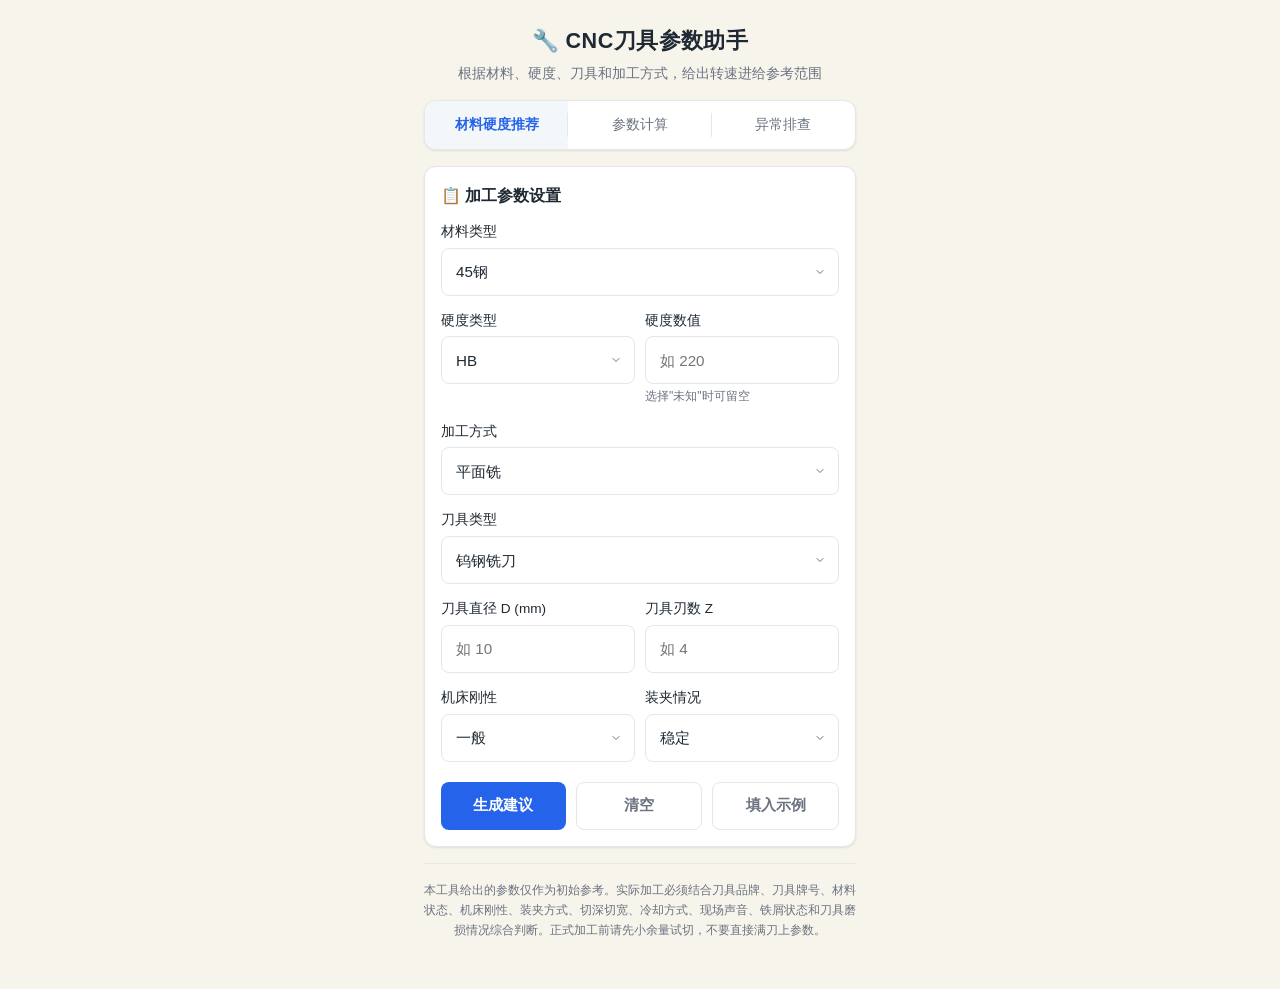
==== index.html @ a7f796f0 "feat: CNC刀具参数助手试用版 - 初步发布 三Tab功能：材料硬度推荐、参数计算、异常排查 浅色高级感移动端优先设计" ====
﻿<!DOCTYPE html>
<html lang="zh-CN">
<head>
  <meta charset="UTF-8">
  <meta name="viewport" content="width=device-width, initial-scale=1.0, maximum-scale=1.0, user-scalable=no">
  <meta name="description" content="CNC刀具参数助手 - 根据材料、硬度、刀具和加工方式，给出转速进给参考范围">
  <title>CNC刀具参数助手试用版</title>
  <link rel="stylesheet" href="style.css">
</head>
<body>
  <div class="app-container" id="app">
    <!-- Header -->
    <header class="app-header">
      <h1>🔧 CNC刀具参数助手</h1>
      <div class="subtitle">根据材料、硬度、刀具和加工方式，给出转速进给参考范围</div>
    </header>

    <!-- Tab Bar -->
    <nav class="tab-bar" role="tablist">
      <button class="tab-btn active" data-tab="tab1" role="tab" aria-selected="true">材料硬度推荐</button>
      <button class="tab-btn" data-tab="tab2" role="tab" aria-selected="false">参数计算</button>
      <button class="tab-btn" data-tab="tab3" role="tab" aria-selected="false">异常排查</button>
    </nav>

    <!-- ==================== Tab 1: 材料硬度推荐 ==================== -->
    <section class="tab-panel active" id="tab1" role="tabpanel">
      <div class="card">
        <div class="card-title">📋 加工参数设置</div>

        <!-- 材料类型 -->
        <div class="form-group">
          <label>材料类型</label>
          <select id="material">
            <option value="aluminum">铝合金</option>
            <option value="steel_45" selected>45钢</option>
            <option value="steel_40cr">40Cr</option>
            <option value="steel_42crmo">42CrMo</option>
            <option value="die_steel">模具钢</option>
            <option value="stainless">不锈钢</option>
            <option value="cast_iron">铸铁</option>
            <option value="copper">铜</option>
            <option value="titanium">钛合金</option>
            <option value="custom">自定义</option>
          </select>
        </div>

        <!-- 硬度 -->
        <div class="form-row">
          <div class="form-group">
            <label>硬度类型</label>
            <select id="hardness_type">
              <option value="hb">HB</option>
              <option value="hrc">HRC</option>
              <option value="unknown">未知</option>
            </select>
          </div>
          <div class="form-group">
            <label>硬度数值</label>
            <input type="text" id="hardness_value" inputmode="numeric" placeholder="如 220">
            <div class="input-helper">选择"未知"时可留空</div>
          </div>
        </div>

        <!-- 加工方式 -->
        <div class="form-group">
          <label>加工方式</label>
          <select id="process">
            <option value="face">平面铣</option>
            <option value="side">侧铣</option>
            <option value="slot">槽铣</option>
            <option value="drill">钻孔</option>
            <option value="tap">攻丝</option>
            <option value="finish">精加工</option>
            <option value="rough">粗加工</option>
          </select>
        </div>

        <!-- 刀具类型 -->
        <div class="form-group">
          <label>刀具类型</label>
          <select id="tool">
            <option value="carbide">钨钢铣刀</option>
            <option value="hss">高速钢刀具</option>
            <option value="insert">机夹刀片</option>
            <option value="coated">涂层刀</option>
            <option value="al_tool">铝用刀</option>
            <option value="ball">球刀</option>
            <option value="drill_bit">钻头</option>
            <option value="tap_tool">丝锥</option>
          </select>
        </div>

        <!-- 刀具直径 + 刃数 -->
        <div class="form-row">
          <div class="form-group">
            <label>刀具直径 D (mm)</label>
            <input type="text" id="tool_dia" inputmode="decimal" placeholder="如 10">
          </div>
          <div class="form-group">
            <label>刀具刃数 Z</label>
            <input type="text" id="tool_teeth" inputmode="numeric" placeholder="如 4">
          </div>
        </div>

        <!-- 机床刚性 + 装夹 -->
        <div class="form-row">
          <div class="form-group">
            <label>机床刚性</label>
            <select id="rigidity">
              <option value="good">好</option>
              <option value="normal" selected>一般</option>
              <option value="poor">差</option>
            </select>
          </div>
          <div class="form-group">
            <label>装夹情况</label>
            <select id="clamp">
              <option value="stable" selected>稳定</option>
              <option value="overhang">悬伸长</option>
              <option value="slender">工件细长</option>
              <option value="chatter">容易震刀</option>
            </select>
          </div>
        </div>

        <!-- Buttons -->
        <div class="btn-group">
          <button class="btn btn-primary" id="btnGenerate">生成建议</button>
          <button class="btn btn-outline" id="btnClear">清空</button>
          <button class="btn btn-outline" id="btnExample">填入示例</button>
        </div>
      </div>

      <!-- Result Area -->
      <div id="resultArea"></div>
    </section>

    <!-- ==================== Tab 2: 参数计算 ==================== -->
    <section class="tab-panel" id="tab2" role="tabpanel">
      <div class="card">
        <div class="card-title">🧮 常用计算器</div>
        <div class="calc-grid" id="calcGrid">
          <!-- 计算器1: 线速度转转速 -->
          <div class="calc-card" data-calc="calc1">
            <div class="calc-card-header">
              <span>① 线速度 → 转速</span>
              <span class="arrow">▼</span>
            </div>
            <div class="calc-card-body">
              <p style="font-size:0.8rem;color:var(--muted);margin-bottom:10px;">S = 1000 × Vc ÷ π ÷ D</p>
              <div class="form-group">
                <label>线速度 Vc (m/min)</label>
                <input type="text" class="calc-input calc-a" inputmode="decimal" placeholder="如 150">
              </div>
              <div class="form-group">
                <label>刀具直径 D (mm)</label>
                <input type="text" class="calc-input calc-b" inputmode="decimal" placeholder="如 10">
              </div>
              <button class="btn btn-teal calc-btn" style="margin-top:6px;">计算</button>
              <div class="calc-result">-</div>
            </div>
          </div>

          <!-- 计算器2: 转速转线速度 -->
          <div class="calc-card" data-calc="calc2">
            <div class="calc-card-header">
              <span>② 转速 → 线速度</span>
              <span class="arrow">▼</span>
            </div>
            <div class="calc-card-body">
              <p style="font-size:0.8rem;color:var(--muted);margin-bottom:10px;">Vc = π × D × S ÷ 1000</p>
              <div class="form-group">
                <label>转速 S (rpm)</label>
                <input type="text" class="calc-input calc-a" inputmode="decimal" placeholder="如 3000">
              </div>
              <div class="form-group">
                <label>刀具直径 D (mm)</label>
                <input type="text" class="calc-input calc-b" inputmode="decimal" placeholder="如 10">
              </div>
              <button class="btn btn-teal calc-btn" style="margin-top:6px;">计算</button>
              <div class="calc-result">-</div>
            </div>
          </div>

          <!-- 计算器3: 每齿进给算每分钟进给 -->
          <div class="calc-card" data-calc="calc3">
            <div class="calc-card-header">
              <span>③ 每齿进给 → 每分钟进给</span>
              <span class="arrow">▼</span>
            </div>
            <div class="calc-card-body">
              <p style="font-size:0.8rem;color:var(--muted);margin-bottom:10px;">F = S × Z × Fz</p>
              <div class="form-group">
                <label>转速 S (rpm)</label>
                <input type="text" class="calc-input calc-a" inputmode="decimal" placeholder="如 3000">
              </div>
              <div class="form-group">
                <label>刃数 Z</label>
                <input type="text" class="calc-input calc-b" inputmode="numeric" placeholder="如 4">
              </div>
              <div class="form-group">
                <label>每齿进给 Fz (mm/tooth)</label>
                <input type="text" class="calc-input calc-c" inputmode="decimal" placeholder="如 0.05">
              </div>
              <button class="btn btn-teal calc-btn" style="margin-top:6px;">计算</button>
              <div class="calc-result">-</div>
            </div>
          </div>

          <!-- 计算器4: 每转进给算每分钟进给 -->
          <div class="calc-card" data-calc="calc4">
            <div class="calc-card-header">
              <span>④ 每转进给 → 每分钟进给</span>
              <span class="arrow">▼</span>
            </div>
            <div class="calc-card-body">
              <p style="font-size:0.8rem;color:var(--muted);margin-bottom:10px;">F = S × f</p>
              <div class="form-group">
                <label>转速 S (rpm)</label>
                <input type="text" class="calc-input calc-a" inputmode="decimal" placeholder="如 3000">
              </div>
              <div class="form-group">
                <label>每转进给 f (mm/rev)</label>
                <input type="text" class="calc-input calc-b" inputmode="decimal" placeholder="如 0.2">
              </div>
              <button class="btn btn-teal calc-btn" style="margin-top:6px;">计算</button>
              <div class="calc-result">-</div>
            </div>
          </div>

          <!-- 计算器5: 英制牙数转螺距 -->
          <div class="calc-card" data-calc="calc5">
            <div class="calc-card-header">
              <span>⑤ 英制牙数 → 螺距</span>
              <span class="arrow">▼</span>
            </div>
            <div class="calc-card-body">
              <p style="font-size:0.8rem;color:var(--muted);margin-bottom:10px;">P = 25.4 ÷ TPI</p>
              <div class="form-group">
                <label>每英寸牙数 TPI</label>
                <input type="text" class="calc-input calc-a" inputmode="decimal" placeholder="如 11">
              </div>
              <button class="btn btn-teal calc-btn" style="margin-top:6px;">计算</button>
              <div class="calc-result">-</div>
            </div>
          </div>

          <!-- 计算器6: 半径转直径 -->
          <div class="calc-card" data-calc="calc6">
            <div class="calc-card-header">
              <span>⑥ 半径 → 直径</span>
              <span class="arrow">▼</span>
            </div>
            <div class="calc-card-body">
              <p style="font-size:0.8rem;color:var(--muted);margin-bottom:10px;">D = 2 × R</p>
              <div class="form-group">
                <label>半径 R (mm)</label>
                <input type="text" class="calc-input calc-a" inputmode="decimal" placeholder="如 5">
              </div>
              <button class="btn btn-teal calc-btn" style="margin-top:6px;">计算</button>
              <div class="calc-result">-</div>
            </div>
          </div>
        </div>
      </div>
    </section>

    <!-- ==================== Tab 3: 异常排查 ==================== -->
    <section class="tab-panel" id="tab3" role="tabpanel">
      <div class="card">
        <div class="card-title">🔍 常见问题诊断</div>
        <p style="font-size:0.85rem;color:var(--muted);margin-bottom:12px;">选择一个问题，查看可能原因和处理建议</p>
        <div class="diag-list" id="diagList"></div>
      </div>
    </section>

    <!-- Disclaimer -->
    <div class="disclaimer">
      本工具给出的参数仅作为初始参考。实际加工必须结合刀具品牌、刀具牌号、材料状态、机床刚性、装夹方式、切深切宽、冷却方式、现场声音、铁屑状态和刀具磨损情况综合判断。正式加工前请先小余量试切，不要直接满刀上参数。
    </div>
  </div>

  <script src="app.js"></script>
</body>
</html>
---- style.css ----
﻿/* ============================================
   CNC刀具参数助手 - 样式表
   浅色高级感 · 移动端优先
   ============================================ */

/* --- Reset & Base --- */
*, *::before, *::after {
  box-sizing: border-box;
  margin: 0;
  padding: 0;
}

:root {
  --bg: #F7F4EC;
  --surface: #FFFFFF;
  --surface-soft: #F3F7FA;
  --border: #E5E7EB;
  --text: #1F2933;
  --muted: #6B7280;
  --primary: #2563EB;
  --teal: #0F766E;
  --success: #16A34A;
  --warning: #F97316;
  --danger: #DC2626;
  --radius: 12px;
  --radius-sm: 8px;
  --shadow: 0 1px 3px rgba(0,0,0,0.06), 0 1px 2px rgba(0,0,0,0.04);
  --shadow-md: 0 4px 12px rgba(0,0,0,0.08);
  --max-width: 480px;
  --input-h: 48px;
  --btn-h: 48px;
  --gap: 16px;
}

html {
  font-size: 16px;
  -webkit-text-size-adjust: 100%;
}

body {
  font-family: -apple-system, BlinkMacSystemFont, "Segoe UI", "PingFang SC", "Microsoft YaHei", sans-serif;
  background: var(--bg);
  color: var(--text);
  line-height: 1.6;
  min-height: 100vh;
  padding: 0;
  overflow-x: hidden;
}

/* --- App Container --- */
.app-container {
  max-width: var(--max-width);
  margin: 0 auto;
  padding: 0 var(--gap) var(--gap);
  min-height: 100vh;
}

/* --- Header --- */
.app-header {
  padding: 24px 0 16px;
  text-align: center;
}

.app-header h1 {
  font-size: 1.35rem;
  font-weight: 700;
  color: var(--text);
  letter-spacing: 0.02em;
}

.app-header .subtitle {
  font-size: 0.85rem;
  color: var(--muted);
  margin-top: 4px;
}

/* --- Tabs --- */
.tab-bar {
  display: flex;
  background: var(--surface);
  border-radius: var(--radius);
  box-shadow: var(--shadow);
  margin-bottom: var(--gap);
  overflow: hidden;
  border: 1px solid var(--border);
}

.tab-btn {
  flex: 1;
  height: var(--btn-h);
  border: none;
  background: transparent;
  font-size: 0.85rem;
  font-weight: 500;
  color: var(--muted);
  cursor: pointer;
  transition: all 0.2s;
  position: relative;
  padding: 0 4px;
}

.tab-btn:not(:last-child)::after {
  content: "";
  position: absolute;
  right: 0;
  top: 25%;
  height: 50%;
  width: 1px;
  background: var(--border);
}

.tab-btn.active {
  color: var(--primary);
  font-weight: 600;
  background: var(--surface-soft);
}

.tab-btn:active {
  opacity: 0.7;
}

/* --- Panels --- */
.tab-panel {
  display: none;
}

.tab-panel.active {
  display: block;
}

/* --- Card --- */
.card {
  background: var(--surface);
  border-radius: var(--radius);
  box-shadow: var(--shadow);
  border: 1px solid var(--border);
  padding: var(--gap);
  margin-bottom: var(--gap);
}

.card-title {
  font-size: 1rem;
  font-weight: 600;
  margin-bottom: 12px;
  color: var(--text);
}

/* --- Form Groups --- */
.form-group {
  margin-bottom: 14px;
}

.form-group label {
  display: block;
  font-size: 0.85rem;
  font-weight: 500;
  color: var(--text);
  margin-bottom: 5px;
}

.form-group label .hint {
  font-weight: 400;
  color: var(--muted);
  font-size: 0.78rem;
}

select, input[type="text"], input[type="number"] {
  width: 100%;
  height: var(--input-h);
  padding: 0 14px;
  font-size: 0.95rem;
  border: 1.5px solid var(--border);
  border-radius: var(--radius-sm);
  background: var(--surface);
  color: var(--text);
  outline: none;
  transition: border-color 0.2s;
  -webkit-appearance: none;
  appearance: none;
}

select {
  background-image: url("data:image/svg+xml,%3Csvg xmlns='http://www.w3.org/2000/svg' width='12' height='12' viewBox='0 0 24 24' fill='none' stroke='%236B7280' stroke-width='2' stroke-linecap='round' stroke-linejoin='round'%3E%3Cpath d='m6 9 6 6 6-6'/%3E%3C/svg%3E");
  background-repeat: no-repeat;
  background-position: right 12px center;
  padding-right: 36px;
}

select:focus, input:focus {
  border-color: var(--primary);
  box-shadow: 0 0 0 3px rgba(37,99,235,0.1);
}

input[type="number"] {
  -moz-appearance: textfield;
}

input[type="number"]::-webkit-outer-spin-button,
input[type="number"]::-webkit-inner-spin-button {
  -webkit-appearance: none;
  margin: 0;
}

.form-row {
  display: flex;
  gap: 10px;
}

.form-row .form-group {
  flex: 1;
}

/* --- Buttons --- */
.btn-group {
  display: flex;
  gap: 10px;
  margin-top: 6px;
  flex-wrap: wrap;
}

.btn {
  height: var(--btn-h);
  border: none;
  border-radius: var(--radius-sm);
  font-size: 0.95rem;
  font-weight: 600;
  cursor: pointer;
  transition: all 0.15s;
  display: inline-flex;
  align-items: center;
  justify-content: center;
  padding: 0 24px;
  flex: 1;
  min-width: 80px;
}

.btn:active {
  transform: scale(0.97);
}

.btn-primary {
  background: var(--primary);
  color: #fff;
}

.btn-primary:hover {
  background: #1d4ed8;
}

.btn-outline {
  background: transparent;
  color: var(--muted);
  border: 1.5px solid var(--border);
}

.btn-outline:hover {
  background: var(--surface-soft);
  border-color: var(--muted);
}

.btn-teal {
  background: var(--teal);
  color: #fff;
}

.btn-teal:hover {
  background: #0d6d62;
}

/* --- Result Card --- */
.result-card {
  background: var(--surface-soft);
  border-radius: var(--radius);
  padding: var(--gap);
  margin-top: var(--gap);
  border: 1px solid var(--border);
}

.result-card .item {
  display: flex;
  justify-content: space-between;
  align-items: baseline;
  padding: 8px 0;
  border-bottom: 1px dashed var(--border);
  font-size: 0.9rem;
}

.result-card .item:last-child {
  border-bottom: none;
}

.result-card .item .label {
  color: var(--muted);
  flex-shrink: 0;
  margin-right: 12px;
}

.result-card .item .value {
  font-weight: 600;
  text-align: right;
  word-break: break-all;
}

/* --- Risk Badges --- */
.risk-low {
  color: var(--success);
  background: rgba(22,163,74,0.1);
  padding: 2px 10px;
  border-radius: 999px;
  font-weight: 600;
  font-size: 0.85rem;
}

.risk-mid {
  color: var(--warning);
  background: rgba(249,115,22,0.1);
  padding: 2px 10px;
  border-radius: 999px;
  font-weight: 600;
  font-size: 0.85rem;
}

.risk-high {
  color: var(--danger);
  background: rgba(220,38,38,0.1);
  padding: 2px 10px;
  border-radius: 999px;
  font-weight: 600;
  font-size: 0.85rem;
}

/* --- Warning Text --- */
.warning-text {
  color: var(--danger);
  font-size: 0.85rem;
  font-weight: 500;
  margin-top: 8px;
}

.tip-text {
  color: var(--teal);
  font-size: 0.85rem;
  margin-top: 8px;
}

/* --- Disclaimer --- */
.disclaimer {
  text-align: center;
  font-size: 0.75rem;
  color: var(--muted);
  padding: 16px 0 24px;
  line-height: 1.7;
  border-top: 1px solid var(--border);
  margin-top: 8px;
}

/* --- Tab 2: Calculator Grid --- */
.calc-grid {
  display: flex;
  flex-direction: column;
  gap: var(--gap);
}

.calc-card {
  background: var(--surface);
  border: 1px solid var(--border);
  border-radius: var(--radius);
  overflow: hidden;
}

.calc-card-header {
  padding: 12px var(--gap);
  background: var(--surface-soft);
  font-weight: 600;
  font-size: 0.9rem;
  border-bottom: 1px solid var(--border);
  cursor: pointer;
  display: flex;
  justify-content: space-between;
  align-items: center;
  user-select: none;
}

.calc-card-header .arrow {
  transition: transform 0.25s;
  font-size: 0.75rem;
  color: var(--muted);
}

.calc-card-header.collapsed .arrow {
  transform: rotate(-90deg);
}

.calc-card-body {
  padding: var(--gap);
}

.calc-card-body.hidden {
  display: none;
}

.calc-result {
  margin-top: 10px;
  padding: 10px;
  background: var(--surface-soft);
  border-radius: var(--radius-sm);
  font-size: 1.1rem;
  font-weight: 700;
  color: var(--primary);
  text-align: center;
}

/* --- Tab 3: Diagnosis --- */
.diag-list {
  display: flex;
  flex-direction: column;
  gap: 8px;
}

.diag-item {
  padding: 14px var(--gap);
  background: var(--surface);
  border: 1px solid var(--border);
  border-radius: var(--radius-sm);
  cursor: pointer;
  font-size: 0.9rem;
  transition: all 0.15s;
  display: flex;
  justify-content: space-between;
  align-items: center;
}

.diag-item:hover {
  border-color: var(--primary);
  background: var(--surface-soft);
}

.diag-item:active {
  transform: scale(0.98);
}

.diag-item .arrow-icon {
  color: var(--muted);
  font-size: 0.8rem;
}

.diag-detail {
  display: none;
  margin-top: 8px;
}

.diag-detail.open {
  display: block;
}

.diag-detail h4 {
  font-size: 0.9rem;
  font-weight: 600;
  color: var(--text);
  margin: 12px 0 6px;
}

.diag-detail h4:first-child {
  margin-top: 0;
}

.diag-detail ul {
  list-style: disc;
  padding-left: 20px;
  font-size: 0.85rem;
  color: var(--text);
  line-height: 1.7;
}

.diag-detail ol {
  list-style: decimal;
  padding-left: 20px;
  font-size: 0.85rem;
  color: var(--text);
  line-height: 1.7;
}

.diag-detail .highlight-box {
  background: rgba(37,99,235,0.06);
  border-left: 3px solid var(--primary);
  padding: 10px 14px;
  border-radius: 0 var(--radius-sm) var(--radius-sm) 0;
  font-size: 0.85rem;
  margin-top: 8px;
  line-height: 1.7;
}

/* --- Tool direction badge --- */
.tool-dir-badge {
  display: inline-block;
  padding: 4px 12px;
  border-radius: 999px;
  font-weight: 600;
  font-size: 0.85rem;
}

.dir-climb {
  background: rgba(15,118,110,0.1);
  color: var(--teal);
}

.dir-conventional {
  background: rgba(249,115,22,0.1);
  color: var(--warning);
}

/* --- Empty state --- */
.empty-state {
  text-align: center;
  padding: 32px 16px;
  color: var(--muted);
  font-size: 0.9rem;
}

/* --- Animations --- */
@keyframes fadeIn {
  from { opacity: 0; transform: translateY(8px); }
  to { opacity: 1; transform: translateY(0); }
}

.fade-in {
  animation: fadeIn 0.25s ease-out;
}

/* --- Responsive --- */
@media (min-width: 768px) {
  .app-container {
    padding: 0 24px 24px;
  }
  
  .calc-grid {
    display: grid;
    grid-template-columns: 1fr 1fr;
    gap: var(--gap);
  }
}

/* --- Input helper row --- */
.input-helper {
  font-size: 0.75rem;
  color: var(--muted);
  margin-top: 3px;
}
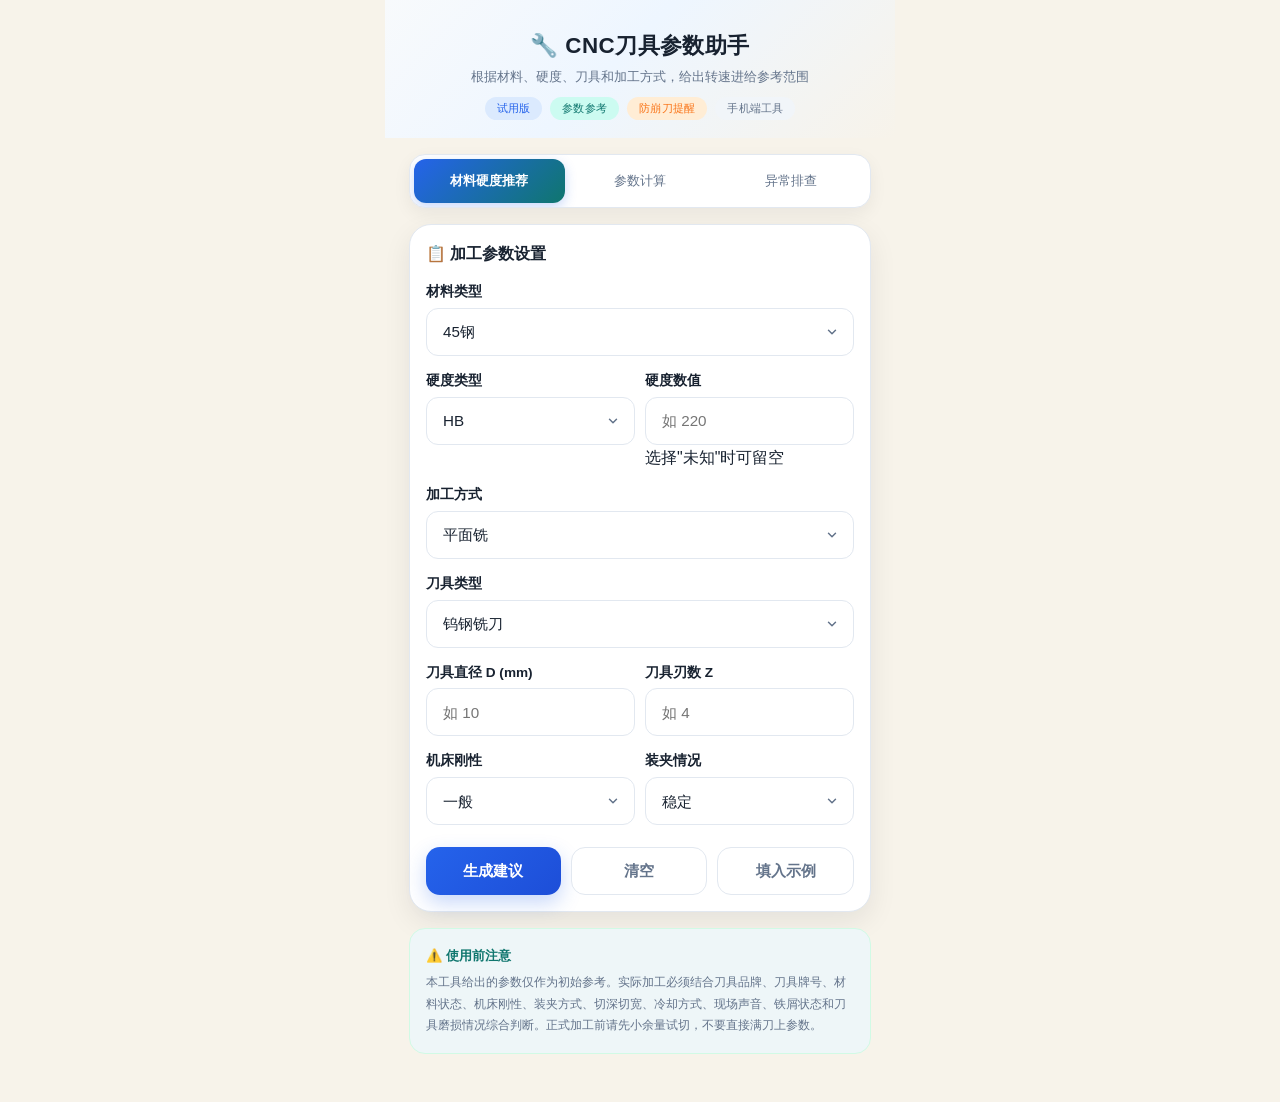
==== commit 5fd4fc21: "feat: 界面视觉全面优化 - 顶部 Hero 区渐变背景 + 标签行 - Tab 导航改为分段按钮样式（蓝绿渐变） - 结果区改为数据卡片 2x2 网格布局 - 风险提醒卡片带彩色左边框 - 老师" ====
--- a/index.html
+++ b/index.html
@@ -9,10 +9,16 @@
 </head>
 <body>
   <div class="app-container" id="app">
-    <!-- Header -->
+    <!-- Header / Hero -->
     <header class="app-header">
       <h1>🔧 CNC刀具参数助手</h1>
       <div class="subtitle">根据材料、硬度、刀具和加工方式，给出转速进给参考范围</div>
+      <div class="header-tags">
+        <span class="header-tag blue">试用版</span>
+        <span class="header-tag green">参数参考</span>
+        <span class="header-tag orange">防崩刀提醒</span>
+        <span class="header-tag gray">手机端工具</span>
+      </div>
     </header>
 
     <!-- Tab Bar -->
@@ -140,14 +146,14 @@
       <div class="card">
         <div class="card-title">🧮 常用计算器</div>
         <div class="calc-grid" id="calcGrid">
-          <!-- 计算器1: 线速度转转速 -->
+          <!-- 计算器1 -->
           <div class="calc-card" data-calc="calc1">
             <div class="calc-card-header">
               <span>① 线速度 → 转速</span>
               <span class="arrow">▼</span>
             </div>
             <div class="calc-card-body">
-              <p style="font-size:0.8rem;color:var(--muted);margin-bottom:10px;">S = 1000 × Vc ÷ π ÷ D</p>
+              <div class="calc-formula-hint">S = 1000 × Vc ÷ π ÷ D</div>
               <div class="form-group">
                 <label>线速度 Vc (m/min)</label>
                 <input type="text" class="calc-input calc-a" inputmode="decimal" placeholder="如 150">
@@ -161,14 +167,14 @@
             </div>
           </div>
 
-          <!-- 计算器2: 转速转线速度 -->
+          <!-- 计算器2 -->
           <div class="calc-card" data-calc="calc2">
             <div class="calc-card-header">
               <span>② 转速 → 线速度</span>
               <span class="arrow">▼</span>
             </div>
             <div class="calc-card-body">
-              <p style="font-size:0.8rem;color:var(--muted);margin-bottom:10px;">Vc = π × D × S ÷ 1000</p>
+              <div class="calc-formula-hint">Vc = π × D × S ÷ 1000</div>
               <div class="form-group">
                 <label>转速 S (rpm)</label>
                 <input type="text" class="calc-input calc-a" inputmode="decimal" placeholder="如 3000">
@@ -182,14 +188,14 @@
             </div>
           </div>
 
-          <!-- 计算器3: 每齿进给算每分钟进给 -->
+          <!-- 计算器3 -->
           <div class="calc-card" data-calc="calc3">
             <div class="calc-card-header">
               <span>③ 每齿进给 → 每分钟进给</span>
               <span class="arrow">▼</span>
             </div>
             <div class="calc-card-body">
-              <p style="font-size:0.8rem;color:var(--muted);margin-bottom:10px;">F = S × Z × Fz</p>
+              <div class="calc-formula-hint">F = S × Z × Fz</div>
               <div class="form-group">
                 <label>转速 S (rpm)</label>
                 <input type="text" class="calc-input calc-a" inputmode="decimal" placeholder="如 3000">
@@ -207,14 +213,14 @@
             </div>
           </div>
 
-          <!-- 计算器4: 每转进给算每分钟进给 -->
+          <!-- 计算器4 -->
           <div class="calc-card" data-calc="calc4">
             <div class="calc-card-header">
               <span>④ 每转进给 → 每分钟进给</span>
               <span class="arrow">▼</span>
             </div>
             <div class="calc-card-body">
-              <p style="font-size:0.8rem;color:var(--muted);margin-bottom:10px;">F = S × f</p>
+              <div class="calc-formula-hint">F = S × f</div>
               <div class="form-group">
                 <label>转速 S (rpm)</label>
                 <input type="text" class="calc-input calc-a" inputmode="decimal" placeholder="如 3000">
@@ -228,14 +234,14 @@
             </div>
           </div>
 
-          <!-- 计算器5: 英制牙数转螺距 -->
+          <!-- 计算器5 -->
           <div class="calc-card" data-calc="calc5">
             <div class="calc-card-header">
               <span>⑤ 英制牙数 → 螺距</span>
               <span class="arrow">▼</span>
             </div>
             <div class="calc-card-body">
-              <p style="font-size:0.8rem;color:var(--muted);margin-bottom:10px;">P = 25.4 ÷ TPI</p>
+              <div class="calc-formula-hint">P = 25.4 ÷ TPI</div>
               <div class="form-group">
                 <label>每英寸牙数 TPI</label>
                 <input type="text" class="calc-input calc-a" inputmode="decimal" placeholder="如 11">
@@ -245,14 +251,14 @@
             </div>
           </div>
 
-          <!-- 计算器6: 半径转直径 -->
+          <!-- 计算器6 -->
           <div class="calc-card" data-calc="calc6">
             <div class="calc-card-header">
               <span>⑥ 半径 → 直径</span>
               <span class="arrow">▼</span>
             </div>
             <div class="calc-card-body">
-              <p style="font-size:0.8rem;color:var(--muted);margin-bottom:10px;">D = 2 × R</p>
+              <div class="calc-formula-hint">D = 2 × R</div>
               <div class="form-group">
                 <label>半径 R (mm)</label>
                 <input type="text" class="calc-input calc-a" inputmode="decimal" placeholder="如 5">
@@ -269,14 +275,15 @@
     <section class="tab-panel" id="tab3" role="tabpanel">
       <div class="card">
         <div class="card-title">🔍 常见问题诊断</div>
-        <p style="font-size:0.85rem;color:var(--muted);margin-bottom:12px;">选择一个问题，查看可能原因和处理建议</p>
+        <p style="font-size:0.85rem;color:var(--text-muted);margin-bottom:12px;">选择一个问题，查看可能原因和处理建议</p>
         <div class="diag-list" id="diagList"></div>
       </div>
     </section>
 
     <!-- Disclaimer -->
-    <div class="disclaimer">
-      本工具给出的参数仅作为初始参考。实际加工必须结合刀具品牌、刀具牌号、材料状态、机床刚性、装夹方式、切深切宽、冷却方式、现场声音、铁屑状态和刀具磨损情况综合判断。正式加工前请先小余量试切，不要直接满刀上参数。
+    <div class="disclaimer-card">
+      <div class="disc-title">⚠️ 使用前注意</div>
+      <div class="disc-body">本工具给出的参数仅作为初始参考。实际加工必须结合刀具品牌、刀具牌号、材料状态、机床刚性、装夹方式、切深切宽、冷却方式、现场声音、铁屑状态和刀具磨损情况综合判断。正式加工前请先小余量试切，不要直接满刀上参数。</div>
     </div>
   </div>
 
--- a/style.css
+++ b/style.css
@@ -1,41 +1,54 @@
 ﻿/* ============================================
-   CNC刀具参数助手 - 样式表
-   浅色高级感 · 移动端优先
+   CNC刀具参数助手 - 样式表 V2
+   浅色高级感 · CNC现场工具软件 · 手机端小程序风格
    ============================================ */
 
 /* --- Reset & Base --- */
-*, *::before, *::after {
-  box-sizing: border-box;
-  margin: 0;
-  padding: 0;
-}
+*, *::before, *::after { box-sizing: border-box; margin: 0; padding: 0; }
 
 :root {
-  --bg: #F7F4EC;
+  --bg: #F7F3EA;
+  --bg-2: #EEF6F8;
   --surface: #FFFFFF;
-  --surface-soft: #F3F7FA;
-  --border: #E5E7EB;
-  --text: #1F2933;
-  --muted: #6B7280;
+  --surface-blue: #F1F7FF;
+  --surface-green: #ECFDF5;
+  --surface-orange: #FFF7ED;
+  --surface-red: #FEF2F2;
+
+  --text: #182230;
+  --text-muted: #64748B;
+  --text-soft: #94A3B8;
+
   --primary: #2563EB;
+  --primary-dark: #1D4ED8;
+  --primary-soft: #DBEAFE;
+
   --teal: #0F766E;
+  --teal-soft: #CCFBF1;
+
   --success: #16A34A;
+  --success-soft: #DCFCE7;
+
   --warning: #F97316;
+  --warning-soft: #FFEDD5;
+
   --danger: #DC2626;
-  --radius: 12px;
-  --radius-sm: 8px;
-  --shadow: 0 1px 3px rgba(0,0,0,0.06), 0 1px 2px rgba(0,0,0,0.04);
-  --shadow-md: 0 4px 12px rgba(0,0,0,0.08);
-  --max-width: 480px;
+  --danger-soft: #FEE2E2;
+
+  --border: #E2E8F0;
+  --shadow-card: 0 10px 28px rgba(15, 23, 42, 0.08);
+  --shadow-soft: 0 6px 18px rgba(15, 23, 42, 0.06);
+
+  --radius-lg: 22px;
+  --radius-md: 16px;
+  --radius-sm: 12px;
   --input-h: 48px;
   --btn-h: 48px;
   --gap: 16px;
-}
-
-html {
-  font-size: 16px;
-  -webkit-text-size-adjust: 100%;
-}
+  --max-width: 510px;
+}
+
+html { font-size: 16px; -webkit-text-size-adjust: 100%; }
 
 body {
   font-family: -apple-system, BlinkMacSystemFont, "Segoe UI", "PingFang SC", "Microsoft YaHei", sans-serif;
@@ -43,7 +56,6 @@
   color: var(--text);
   line-height: 1.6;
   min-height: 100vh;
-  padding: 0;
   overflow-x: hidden;
 }
 
@@ -51,88 +63,108 @@
 .app-container {
   max-width: var(--max-width);
   margin: 0 auto;
-  padding: 0 var(--gap) var(--gap);
+  padding: 0 var(--gap) 20px;
   min-height: 100vh;
 }
 
-/* --- Header --- */
+/* ============================================
+   HEADER / HERO
+   ============================================ */
 .app-header {
-  padding: 24px 0 16px;
+  padding: 20px 0 14px;
   text-align: center;
+  background: linear-gradient(135deg, #F8FAFC 0%, #EEF6FF 45%, #F7F3EA 100%);
+  margin: 0 calc(-1 * var(--gap)) 0;
+  padding: 22px var(--gap) 10px var(--gap);
+  position: relative;
 }
 
 .app-header h1 {
-  font-size: 1.35rem;
+  font-size: 1.4rem;
   font-weight: 700;
   color: var(--text);
   letter-spacing: 0.02em;
 }
 
 .app-header .subtitle {
-  font-size: 0.85rem;
-  color: var(--muted);
-  margin-top: 4px;
-}
-
-/* --- Tabs --- */
+  font-size: 0.82rem;
+  color: var(--text-muted);
+  margin-top: 3px;
+  line-height: 1.5;
+}
+
+/* Header tags row */
+.header-tags {
+  display: flex;
+  justify-content: center;
+  gap: 8px;
+  flex-wrap: wrap;
+  margin-top: 10px;
+  padding-bottom: 8px;
+}
+
+.header-tag {
+  font-size: 0.7rem;
+  padding: 3px 12px;
+  border-radius: 999px;
+  font-weight: 500;
+  letter-spacing: 0.02em;
+}
+
+.header-tag.blue { background: var(--primary-soft); color: var(--primary); }
+.header-tag.green { background: var(--teal-soft); color: var(--teal); }
+.header-tag.orange { background: var(--warning-soft); color: var(--warning); }
+.header-tag.gray { background: #F1F5F9; color: var(--text-muted); }
+
+/* ============================================
+   TAB BAR
+   ============================================ */
 .tab-bar {
   display: flex;
   background: var(--surface);
-  border-radius: var(--radius);
-  box-shadow: var(--shadow);
-  margin-bottom: var(--gap);
+  border-radius: var(--radius-md);
+  box-shadow: var(--shadow-soft);
+  margin: 16px 0 var(--gap);
   overflow: hidden;
   border: 1px solid var(--border);
+  padding: 4px;
 }
 
 .tab-btn {
   flex: 1;
-  height: var(--btn-h);
+  height: 44px;
   border: none;
   background: transparent;
-  font-size: 0.85rem;
+  font-size: 0.82rem;
   font-weight: 500;
-  color: var(--muted);
+  color: var(--text-muted);
   cursor: pointer;
-  transition: all 0.2s;
-  position: relative;
+  transition: all 0.25s;
+  border-radius: var(--radius-sm);
   padding: 0 4px;
-}
-
-.tab-btn:not(:last-child)::after {
-  content: "";
-  position: absolute;
-  right: 0;
-  top: 25%;
-  height: 50%;
-  width: 1px;
-  background: var(--border);
+  white-space: nowrap;
 }
 
 .tab-btn.active {
-  color: var(--primary);
+  background: linear-gradient(135deg, #2563EB, #0F766E);
+  color: #fff;
   font-weight: 600;
-  background: var(--surface-soft);
-}
-
-.tab-btn:active {
-  opacity: 0.7;
-}
-
-/* --- Panels --- */
-.tab-panel {
-  display: none;
-}
-
-.tab-panel.active {
-  display: block;
-}
-
-/* --- Card --- */
+  box-shadow: 0 4px 12px rgba(37,99,235,0.25);
+}
+
+/* ============================================
+   PANELS
+   ============================================ */
+.tab-panel { display: none; }
+.tab-panel.active { display: block; }
+
+/* ============================================
+   CARDS
+   ============================================ */
 .card {
   background: var(--surface);
-  border-radius: var(--radius);
-  box-shadow: var(--shadow);
+  border-radius: var(--radius-lg);
+  box-shadow: var(--shadow-card);
   border: 1px solid var(--border);
   padding: var(--gap);
   margin-bottom: var(--gap);
@@ -141,91 +173,84 @@
 .card-title {
   font-size: 1rem;
   font-weight: 600;
-  margin-bottom: 12px;
-  color: var(--text);
-}
-
-/* --- Form Groups --- */
-.form-group {
   margin-bottom: 14px;
-}
+  color: var(--text);
+  display: flex;
+  align-items: center;
+  gap: 6px;
+}
+
+/* ============================================
+   FORM
+   ============================================ */
+.form-group { margin-bottom: 14px; }
 
 .form-group label {
   display: block;
   font-size: 0.85rem;
-  font-weight: 500;
+  font-weight: 600;
   color: var(--text);
   margin-bottom: 5px;
 }
 
 .form-group label .hint {
   font-weight: 400;
-  color: var(--muted);
+  color: var(--text-muted);
   font-size: 0.78rem;
 }
 
 select, input[type="text"], input[type="number"] {
   width: 100%;
   height: var(--input-h);
-  padding: 0 14px;
+  padding: 0 16px;
   font-size: 0.95rem;
   border: 1.5px solid var(--border);
   border-radius: var(--radius-sm);
   background: var(--surface);
   color: var(--text);
   outline: none;
-  transition: border-color 0.2s;
+  transition: all 0.2s;
   -webkit-appearance: none;
   appearance: none;
 }
 
 select {
-  background-image: url("data:image/svg+xml,%3Csvg xmlns='http://www.w3.org/2000/svg' width='12' height='12' viewBox='0 0 24 24' fill='none' stroke='%236B7280' stroke-width='2' stroke-linecap='round' stroke-linejoin='round'%3E%3Cpath d='m6 9 6 6 6-6'/%3E%3C/svg%3E");
+  background-image: url("data:image/svg+xml,%3Csvg xmlns='http://www.w3.org/2000/svg' width='14' height='14' viewBox='0 0 24 24' fill='none' stroke='%2364748B' stroke-width='2.5' stroke-linecap='round' stroke-linejoin='round'%3E%3Cpath d='m6 9 6 6 6-6'/%3E%3C/svg%3E");
   background-repeat: no-repeat;
-  background-position: right 12px center;
-  padding-right: 36px;
+  background-position: right 14px center;
+  padding-right: 40px;
 }
 
 select:focus, input:focus {
   border-color: var(--primary);
-  box-shadow: 0 0 0 3px rgba(37,99,235,0.1);
-}
-
-input[type="number"] {
-  -moz-appearance: textfield;
-}
-
+  box-shadow: 0 0 0 4px rgba(37,99,235,0.12);
+}
+
+input[type="number"] { -moz-appearance: textfield; }
 input[type="number"]::-webkit-outer-spin-button,
-input[type="number"]::-webkit-inner-spin-button {
-  -webkit-appearance: none;
-  margin: 0;
-}
-
-.form-row {
+input[type="number"]::-webkit-inner-spin-button { -webkit-appearance: none; margin: 0; }
+
+.form-row { display: flex; gap: 10px; }
+.form-row .form-group { flex: 1; }
+
+/* ============================================
+   BUTTONS
+   ============================================ */
+.btn-group {
   display: flex;
   gap: 10px;
-}
-
-.form-row .form-group {
-  flex: 1;
-}
-
-/* --- Buttons --- */
-.btn-group {
-  display: flex;
-  gap: 10px;
-  margin-top: 6px;
+  margin-top: 8px;
   flex-wrap: wrap;
 }
 
 .btn {
   height: var(--btn-h);
   border: none;
-  border-radius: var(--radius-sm);
+  border-radius: 14px;
   font-size: 0.95rem;
   font-weight: 600;
   cursor: pointer;
-  transition: all 0.15s;
+  transition: all 0.2s;
   display: inline-flex;
   align-items: center;
   justify-content: center;
@@ -234,127 +259,198 @@
   min-width: 80px;
 }
 
-.btn:active {
-  transform: scale(0.97);
-}
+.btn:active { transform: scale(0.97); }
 
 .btn-primary {
-  background: var(--primary);
+  background: linear-gradient(135deg, #2563EB, #1D4ED8);
   color: #fff;
-}
-
-.btn-primary:hover {
-  background: #1d4ed8;
-}
+  box-shadow: 0 8px 20px rgba(37,99,235,0.25);
+}
+
+.btn-primary:hover { box-shadow: 0 10px 24px rgba(37,99,235,0.35); }
 
 .btn-outline {
-  background: transparent;
-  color: var(--muted);
+  background: var(--surface);
+  color: var(--text-muted);
   border: 1.5px solid var(--border);
 }
 
-.btn-outline:hover {
-  background: var(--surface-soft);
-  border-color: var(--muted);
-}
-
-.btn-teal {
-  background: var(--teal);
-  color: #fff;
-}
-
-.btn-teal:hover {
-  background: #0d6d62;
-}
-
-/* --- Result Card --- */
-.result-card {
-  background: var(--surface-soft);
-  border-radius: var(--radius);
+.btn-outline:hover { background: var(--surface-blue); border-color: var(--primary); color: var(--primary); }
+
+/* ============================================
+   RESULT SECTION
+   ============================================ */
+.result-header {
+  display: flex;
+  justify-content: space-between;
+  align-items: center;
+  margin-bottom: 14px;
+}
+
+.result-header h3 {
+  font-size: 1.05rem;
+  font-weight: 700;
+  color: var(--text);
+}
+
+/* Tool direction card */
+.tool-dir-card {
+  background: var(--surface-green);
+  border-radius: var(--radius-md);
+  padding: 14px var(--gap);
+  margin-bottom: var(--gap);
+  display: flex;
+  justify-content: space-between;
+  align-items: center;
+  border: 1px solid #A7F3D0;
+}
+
+.tool-dir-label {
+  font-size: 0.85rem;
+  color: var(--text-muted);
+}
+
+.tool-dir-value {
+  font-size: 0.9rem;
+  font-weight: 700;
+  color: var(--teal);
+  padding: 4px 14px;
+  border-radius: 999px;
+  background: var(--teal-soft);
+}
+
+/* Data cards grid */
+.result-grid {
+  display: grid;
+  grid-template-columns: 1fr 1fr;
+  gap: 10px;
+  margin-bottom: var(--gap);
+}
+
+.result-data-card {
+  background: var(--surface-blue);
+  border-radius: var(--radius-md);
+  padding: 14px;
+  border: 1px solid #DBEAFE;
+}
+
+.result-data-card .data-label {
+  font-size: 0.78rem;
+  color: var(--text-muted);
+  font-weight: 500;
+  margin-bottom: 4px;
+}
+
+.result-data-card .data-value {
+  font-size: 1.1rem;
+  font-weight: 800;
+  color: #0F172A;
+  word-break: break-all;
+}
+
+.result-data-card .data-unit {
+  font-size: 0.75rem;
+  font-weight: 400;
+  color: var(--text-soft);
+  margin-left: 2px;
+}
+
+/* Risk card */
+.risk-card {
+  border-radius: var(--radius-md);
   padding: var(--gap);
-  margin-top: var(--gap);
-  border: 1px solid var(--border);
-}
-
-.result-card .item {
+  margin-bottom: var(--gap);
+  border-left: 4px solid;
+}
+
+.risk-card.low {
+  background: var(--surface-green);
+  border-left-color: var(--success);
+}
+
+.risk-card.mid {
+  background: var(--surface-orange);
+  border-left-color: var(--warning);
+}
+
+.risk-card.high {
+  background: var(--surface-red);
+  border-left-color: var(--danger);
+}
+
+.risk-card .risk-row {
   display: flex;
   justify-content: space-between;
-  align-items: baseline;
-  padding: 8px 0;
-  border-bottom: 1px dashed var(--border);
+  align-items: center;
+  margin-bottom: 6px;
+}
+
+.risk-card .risk-label {
+  font-size: 0.85rem;
+  font-weight: 600;
+}
+
+.risk-badge {
+  padding: 3px 14px;
+  border-radius: 999px;
+  font-weight: 700;
+  font-size: 0.82rem;
+}
+
+.risk-badge.low { background: var(--success-soft); color: var(--success); }
+.risk-badge.mid { background: var(--warning-soft); color: var(--warning); }
+.risk-badge.high { background: var(--danger-soft); color: var(--danger); }
+
+.risk-card .risk-desc {
+  font-size: 0.82rem;
+  color: var(--text-muted);
+  line-height: 1.6;
+}
+
+/* Adjustment tips card */
+.tips-card {
+  background: #FFFBEB;
+  border-radius: var(--radius-md);
+  padding: var(--gap);
+  margin-bottom: var(--gap);
+  border: 1px solid #FDE68A;
+}
+
+.tips-card .tips-title {
   font-size: 0.9rem;
-}
-
-.result-card .item:last-child {
-  border-bottom: none;
-}
-
-.result-card .item .label {
-  color: var(--muted);
-  flex-shrink: 0;
-  margin-right: 12px;
-}
-
-.result-card .item .value {
-  font-weight: 600;
-  text-align: right;
-  word-break: break-all;
-}
-
-/* --- Risk Badges --- */
-.risk-low {
-  color: var(--success);
-  background: rgba(22,163,74,0.1);
-  padding: 2px 10px;
-  border-radius: 999px;
-  font-weight: 600;
-  font-size: 0.85rem;
-}
-
-.risk-mid {
-  color: var(--warning);
-  background: rgba(249,115,22,0.1);
-  padding: 2px 10px;
-  border-radius: 999px;
-  font-weight: 600;
-  font-size: 0.85rem;
-}
-
-.risk-high {
-  color: var(--danger);
-  background: rgba(220,38,38,0.1);
-  padding: 2px 10px;
-  border-radius: 999px;
-  font-weight: 600;
-  font-size: 0.85rem;
-}
-
-/* --- Warning Text --- */
-.warning-text {
-  color: var(--danger);
-  font-size: 0.85rem;
-  font-weight: 500;
-  margin-top: 8px;
-}
-
-.tip-text {
-  color: var(--teal);
-  font-size: 0.85rem;
-  margin-top: 8px;
-}
-
-/* --- Disclaimer --- */
-.disclaimer {
-  text-align: center;
-  font-size: 0.75rem;
-  color: var(--muted);
-  padding: 16px 0 24px;
+  font-weight: 700;
+  margin-bottom: 8px;
+  color: #92400E;
+}
+
+.tips-card ul {
+  list-style: none;
+  padding: 0;
+  margin: 0;
+}
+
+.tips-card ul li {
+  font-size: 0.83rem;
+  color: #78350F;
   line-height: 1.7;
-  border-top: 1px solid var(--border);
-  margin-top: 8px;
-}
-
-/* --- Tab 2: Calculator Grid --- */
+  padding: 3px 0 3px 18px;
+  position: relative;
+}
+
+.tips-card ul li::before {
+  content: "";
+  position: absolute;
+  left: 2px;
+  top: 11px;
+  width: 6px;
+  height: 6px;
+  border-radius: 50%;
+  background: #F59E0B;
+}
+
+/* ============================================
+   CALCULATORS
+   ============================================ */
 .calc-grid {
   display: flex;
   flex-direction: column;
@@ -364,12 +460,13 @@
 .calc-card {
   background: var(--surface);
   border: 1px solid var(--border);
-  border-radius: var(--radius);
+  border-radius: var(--radius-md);
   overflow: hidden;
+  box-shadow: var(--shadow-soft);
 }
 
 .calc-card-header {
-  padding: 12px var(--gap);
+  padding: 14px var(--gap);
   background: var(--surface-soft);
   font-weight: 600;
   font-size: 0.9rem;
@@ -379,43 +476,42 @@
   justify-content: space-between;
   align-items: center;
   user-select: none;
+  background: var(--surface-blue);
 }
 
 .calc-card-header .arrow {
   transition: transform 0.25s;
-  font-size: 0.75rem;
-  color: var(--muted);
-}
-
-.calc-card-header.collapsed .arrow {
-  transform: rotate(-90deg);
-}
-
-.calc-card-body {
-  padding: var(--gap);
-}
-
-.calc-card-body.hidden {
-  display: none;
-}
+  font-size: 0.78rem;
+  color: var(--text-muted);
+}
+
+.calc-card-header.collapsed .arrow { transform: rotate(-90deg); }
+
+.calc-card-body { padding: var(--gap); }
+.calc-card-body.hidden { display: none; }
 
 .calc-result {
-  margin-top: 10px;
-  padding: 10px;
-  background: var(--surface-soft);
+  margin-top: 12px;
+  padding: 12px;
+  background: linear-gradient(135deg, var(--surface-blue), var(--surface-green));
   border-radius: var(--radius-sm);
-  font-size: 1.1rem;
-  font-weight: 700;
+  font-size: 1.15rem;
+  font-weight: 800;
   color: var(--primary);
   text-align: center;
 }
 
-/* --- Tab 3: Diagnosis --- */
-.diag-list {
-  display: flex;
-  flex-direction: column;
-  gap: 8px;
-}
+.calc-formula-hint {
+  font-size: 0.8rem;
+  color: var(--text-muted);
+  margin-bottom: 10px;
+  font-family: "Courier New", monospace;
+}
+
+/* ============================================
+   DIAGNOSIS
+   ============================================ */
+.diag-list { display: flex; flex-direction: column; gap: 8px; }
 
 .diag-item {
   padding: 14px var(--gap);
@@ -430,58 +526,31 @@
   align-items: center;
 }
 
-.diag-item:hover {
-  border-color: var(--primary);
-  background: var(--surface-soft);
-}
-
-.diag-item:active {
-  transform: scale(0.98);
-}
-
-.diag-item .arrow-icon {
-  color: var(--muted);
-  font-size: 0.8rem;
-}
-
-.diag-detail {
-  display: none;
-  margin-top: 8px;
-}
-
-.diag-detail.open {
-  display: block;
-}
+.diag-item:hover { border-color: var(--primary); background: var(--surface-blue); }
+.diag-item:active { transform: scale(0.98); }
+.diag-item .arrow-icon { color: var(--text-muted); font-size: 1.1rem; }
+
+.diag-detail { display: none; margin-top: 8px; padding: var(--gap); background: var(--surface-blue); border-radius: var(--radius-sm); }
+.diag-detail.open { display: block; }
 
 .diag-detail h4 {
-  font-size: 0.9rem;
-  font-weight: 600;
-  color: var(--text);
-  margin: 12px 0 6px;
-}
-
-.diag-detail h4:first-child {
-  margin-top: 0;
-}
-
-.diag-detail ul {
-  list-style: disc;
+  font-size: 0.88rem;
+  font-weight: 700;
+  color: var(--text);
+  margin: 14px 0 6px;
+}
+
+.diag-detail h4:first-child { margin-top: 0; }
+
+.diag-detail ul, .diag-detail ol {
   padding-left: 20px;
   font-size: 0.85rem;
   color: var(--text);
-  line-height: 1.7;
-}
-
-.diag-detail ol {
-  list-style: decimal;
-  padding-left: 20px;
-  font-size: 0.85rem;
-  color: var(--text);
-  line-height: 1.7;
+  line-height: 1.8;
 }
 
 .diag-detail .highlight-box {
-  background: rgba(37,99,235,0.06);
+  background: var(--surface);
   border-left: 3px solid var(--primary);
   padding: 10px 14px;
   border-radius: 0 var(--radius-sm) var(--radius-sm) 0;
@@ -490,48 +559,59 @@
   line-height: 1.7;
 }
 
-/* --- Tool direction badge --- */
-.tool-dir-badge {
-  display: inline-block;
-  padding: 4px 12px;
-  border-radius: 999px;
-  font-weight: 600;
-  font-size: 0.85rem;
-}
-
-.dir-climb {
-  background: rgba(15,118,110,0.1);
+/* ============================================
+   DISCLAIMER
+   ============================================ */
+.disclaimer-card {
+  background: var(--bg-2);
+  border-radius: var(--radius-md);
+  padding: var(--gap);
+  margin: 8px 0 24px;
+  border: 1px solid #D1FAE5;
+}
+
+.disclaimer-card .disc-title {
+  font-size: 0.82rem;
+  font-weight: 700;
   color: var(--teal);
-}
-
-.dir-conventional {
-  background: rgba(249,115,22,0.1);
-  color: var(--warning);
-}
-
-/* --- Empty state --- */
+  margin-bottom: 6px;
+}
+
+.disclaimer-card .disc-body {
+  font-size: 0.75rem;
+  color: var(--text-muted);
+  line-height: 1.8;
+}
+
+/* ============================================
+   EMPTY / ERROR STATE
+   ============================================ */
 .empty-state {
   text-align: center;
   padding: 32px 16px;
-  color: var(--muted);
+  color: var(--text-muted);
   font-size: 0.9rem;
 }
 
-/* --- Animations --- */
+.warning-text { color: var(--danger); font-size: 0.9rem; font-weight: 500; margin-top: 8px; }
+.tip-text { color: var(--teal); font-size: 0.9rem; margin-top: 8px; }
+
+/* ============================================
+   ANIMATIONS
+   ============================================ */
 @keyframes fadeIn {
-  from { opacity: 0; transform: translateY(8px); }
+  from { opacity: 0; transform: translateY(10px); }
   to { opacity: 1; transform: translateY(0); }
 }
 
-.fade-in {
-  animation: fadeIn 0.25s ease-out;
-}
-
-/* --- Responsive --- */
+.fade-in { animation: fadeIn 0.3s ease-out; }
+
+/* ============================================
+   RESPONSIVE
+   ============================================ */
 @media (min-width: 768px) {
-  .app-container {
-    padding: 0 24px 24px;
-  }
+  .app-container { padding: 0 24px 24px; }
+  .app-header { margin: 0 calc(-1 * 24px) 0; padding: 28px 24px 10px 24px; }
   
   .calc-grid {
     display: grid;
@@ -540,9 +620,10 @@
   }
 }
 
-/* --- Input helper row --- */
-.input-helper {
-  font-size: 0.75rem;
-  color: var(--muted);
-  margin-top: 3px;
-}
+@media (max-width: 400px) {
+  .result-grid { gap: 8px; }
+  .result-data-card { padding: 12px; }
+  .result-data-card .data-value { font-size: 1rem; }
+  .tab-btn { font-size: 0.78rem; }
+  .header-tag { font-size: 0.65rem; padding: 2px 10px; }
+}
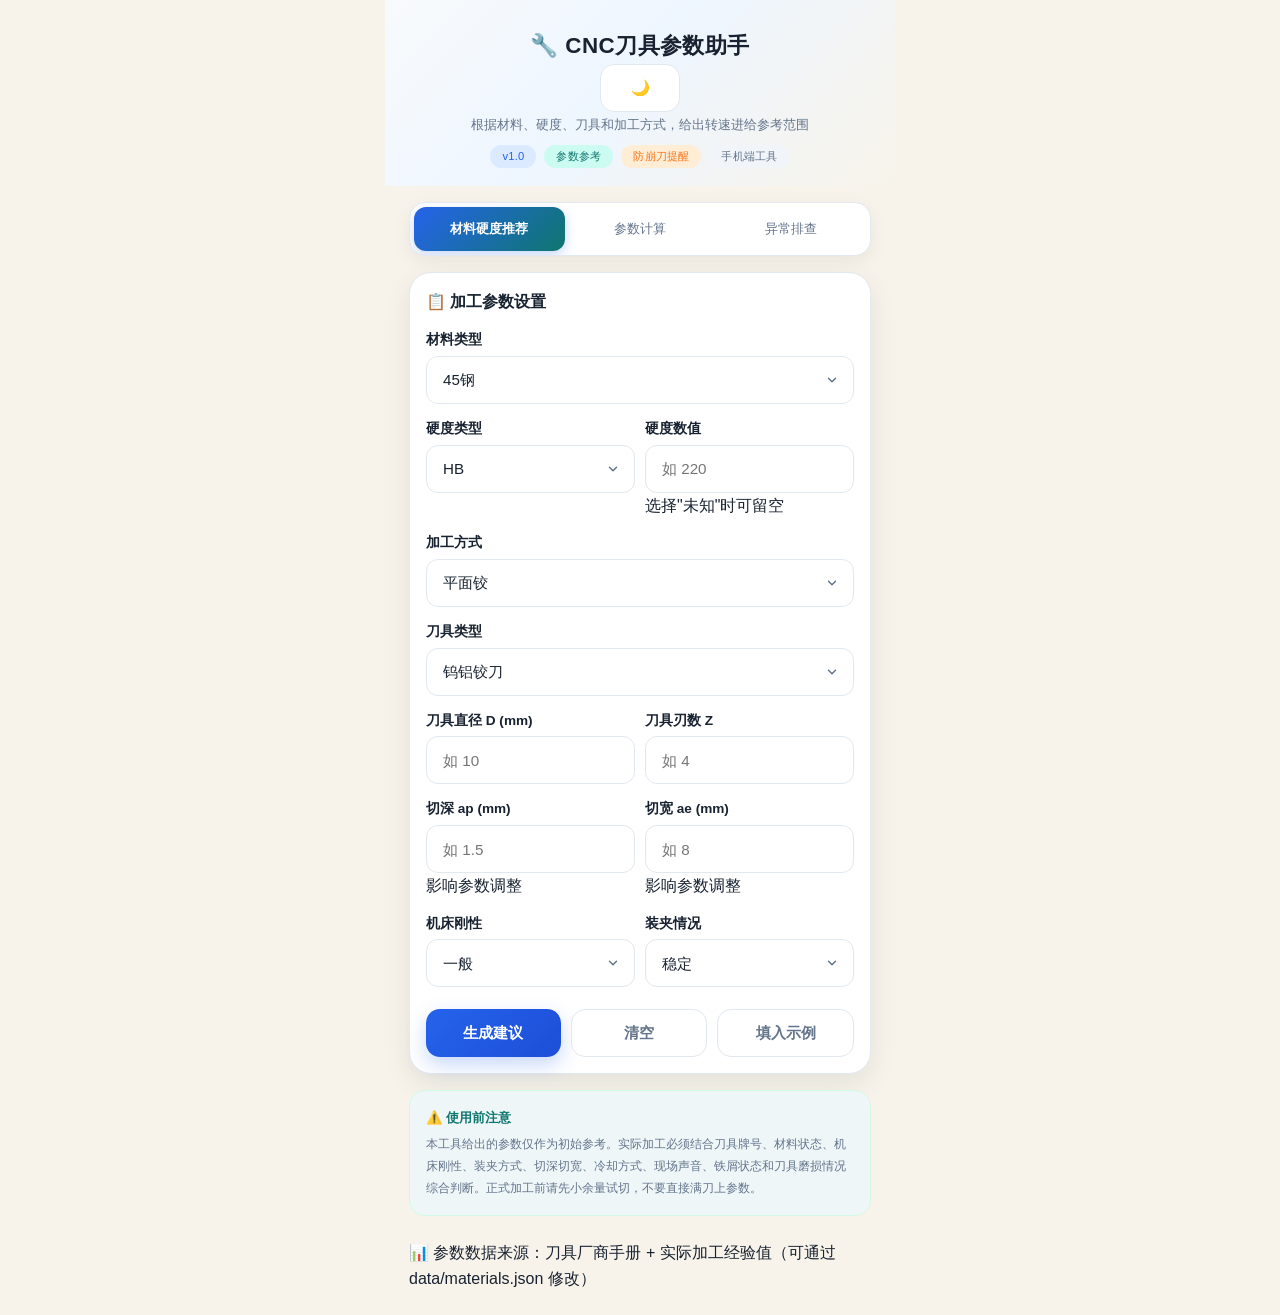
==== commit 4bb8d160: "Full v1.0 UI upgrade: ap/ae inputs, export, history, dark mode, thread calculator, data source note" ====
--- a/index.html
+++ b/index.html
@@ -3,18 +3,21 @@
 <head>
   <meta charset="UTF-8">
   <meta name="viewport" content="width=device-width, initial-scale=1.0, maximum-scale=1.0, user-scalable=no">
-  <meta name="description" content="CNC刀具参数助手 - 根据材料、硬度、刀具和加工方式，给出转速进给参考范围">
-  <title>CNC刀具参数助手试用版</title>
+  <meta name="description" content="CNC刀具参数助手 v1.0 - 根据材料、硬度、刀具和加工方式，给出转速进给参考范围">
+  <title>CNC刀具参数助手 v1.0</title>
   <link rel="stylesheet" href="style.css">
 </head>
 <body>
   <div class="app-container" id="app">
     <!-- Header / Hero -->
     <header class="app-header">
-      <h1>🔧 CNC刀具参数助手</h1>
+      <div class="header-top">
+        <h1>🔧 CNC刀具参数助手</h1>
+        <button id="darkModeToggle" class="btn btn-outline btn-sm" title="切换深色模式">🌙</button>
+      </div>
       <div class="subtitle">根据材料、硬度、刀具和加工方式，给出转速进给参考范围</div>
       <div class="header-tags">
-        <span class="header-tag blue">试用版</span>
+        <span class="header-tag blue">v1.0</span>
         <span class="header-tag green">参数参考</span>
         <span class="header-tag orange">防崩刀提醒</span>
         <span class="header-tag gray">手机端工具</span>
@@ -42,10 +45,10 @@
             <option value="steel_40cr">40Cr</option>
             <option value="steel_42crmo">42CrMo</option>
             <option value="die_steel">模具钢</option>
-            <option value="stainless">不锈钢</option>
+            <option value="stainless">不铈钢</option>
             <option value="cast_iron">铸铁</option>
             <option value="copper">铜</option>
-            <option value="titanium">钛合金</option>
+            <option value="titanium">铀合金</option>
             <option value="custom">自定义</option>
           </select>
         </div>
@@ -71,9 +74,9 @@
         <div class="form-group">
           <label>加工方式</label>
           <select id="process">
-            <option value="face">平面铣</option>
-            <option value="side">侧铣</option>
-            <option value="slot">槽铣</option>
+            <option value="face">平面铰</option>
+            <option value="side">侧铰</option>
+            <option value="slot">槽铰</option>
             <option value="drill">钻孔</option>
             <option value="tap">攻丝</option>
             <option value="finish">精加工</option>
@@ -85,8 +88,8 @@
         <div class="form-group">
           <label>刀具类型</label>
           <select id="tool">
-            <option value="carbide">钨钢铣刀</option>
-            <option value="hss">高速钢刀具</option>
+            <option value="carbide">钨铝铰刀</option>
+            <option value="hss">高速铝刀具</option>
             <option value="insert">机夹刀片</option>
             <option value="coated">涂层刀</option>
             <option value="al_tool">铝用刀</option>
@@ -96,7 +99,7 @@
           </select>
         </div>
 
-        <!-- 刀具直径 + 刃数 -->
+        <!-- 刀具直径 + 刀具刃数 -->
         <div class="form-row">
           <div class="form-group">
             <label>刀具直径 D (mm)</label>
@@ -105,6 +108,20 @@
           <div class="form-group">
             <label>刀具刃数 Z</label>
             <input type="text" id="tool_teeth" inputmode="numeric" placeholder="如 4">
+          </div>
+        </div>
+
+        <!-- 新增：切深 ap + 切宽 ae -->
+        <div class="form-row">
+          <div class="form-group">
+            <label>切深 ap (mm)</label>
+            <input type="text" id="cut_depth" inputmode="decimal" placeholder="如 1.5">
+            <div class="input-helper">影响参数调整</div>
+          </div>
+          <div class="form-group">
+            <label>切宽 ae (mm)</label>
+            <input type="text" id="cut_width" inputmode="decimal" placeholder="如 8">
+            <div class="input-helper">影响参数调整</div>
           </div>
         </div>
 
@@ -135,21 +152,38 @@
           <button class="btn btn-outline" id="btnClear">清空</button>
           <button class="btn btn-outline" id="btnExample">填入示例</button>
         </div>
+
+        <!-- 导出按钮区域 -->
+        <div class="export-group" id="exportGroup" style="display:none; margin-top:12px;">
+          <div class="btn-group">
+            <button class="btn btn-teal btn-sm" id="btnCopyText">复制文本</button>
+            <button class="btn btn-teal btn-sm" id="btnCopyNotion">复制Notion格式</button>
+          </div>
+          <div class="export-hint">可直接粘贴到微信、Notion或短视频脚本</div>
+        </div>
       </div>
 
       <!-- Result Area -->
       <div id="resultArea"></div>
+
+      <!-- 历史记录区域 -->
+      <div class="card history-card" id="historyCard" style="display:none; margin-top:16px;">
+        <div class="card-title">📁 最近历史记录 <span class="history-hint">(点击加载)</span></div>
+        <div id="historyList" class="history-list"></div>
+      </div>
     </section>
 
     <!-- ==================== Tab 2: 参数计算 ==================== -->
     <section class="tab-panel" id="tab2" role="tabpanel">
       <div class="card">
         <div class="card-title">🧮 常用计算器</div>
+        <p style="font-size:0.82rem;color:var(--text-muted);margin-bottom:14px;">点击方块展开计算器</p>
         <div class="calc-grid" id="calcGrid">
           <!-- 计算器1 -->
           <div class="calc-card" data-calc="calc1">
-            <div class="calc-card-header">
-              <span>① 线速度 → 转速</span>
+            <div class="calc-card-header tile-blue">
+              <span class="tile-icon">⚡</span>
+              <span class="tile-label">线速度→转速</span>
               <span class="arrow">▼</span>
             </div>
             <div class="calc-card-body">
@@ -169,8 +203,9 @@
 
           <!-- 计算器2 -->
           <div class="calc-card" data-calc="calc2">
-            <div class="calc-card-header">
-              <span>② 转速 → 线速度</span>
+            <div class="calc-card-header tile-green">
+              <span class="tile-icon">🔄</span>
+              <span class="tile-label">转速→线速度</span>
               <span class="arrow">▼</span>
             </div>
             <div class="calc-card-body">
@@ -190,8 +225,9 @@
 
           <!-- 计算器3 -->
           <div class="calc-card" data-calc="calc3">
-            <div class="calc-card-header">
-              <span>③ 每齿进给 → 每分钟进给</span>
+            <div class="calc-card-header tile-orange">
+              <span class="tile-icon">⚙️</span>
+              <span class="tile-label">每齻进给→每分钟进给</span>
               <span class="arrow">▼</span>
             </div>
             <div class="calc-card-body">
@@ -205,7 +241,7 @@
                 <input type="text" class="calc-input calc-b" inputmode="numeric" placeholder="如 4">
               </div>
               <div class="form-group">
-                <label>每齿进给 Fz (mm/tooth)</label>
+                <label>每齻进给 Fz (mm/tooth)</label>
                 <input type="text" class="calc-input calc-c" inputmode="decimal" placeholder="如 0.05">
               </div>
               <button class="btn btn-teal calc-btn" style="margin-top:6px;">计算</button>
@@ -215,8 +251,9 @@
 
           <!-- 计算器4 -->
           <div class="calc-card" data-calc="calc4">
-            <div class="calc-card-header">
-              <span>④ 每转进给 → 每分钟进给</span>
+            <div class="calc-card-header tile-purple">
+              <span class="tile-icon">📊</span>
+              <span class="tile-label">每转进给→每分钟进给</span>
               <span class="arrow">▼</span>
             </div>
             <div class="calc-card-body">
@@ -236,8 +273,9 @@
 
           <!-- 计算器5 -->
           <div class="calc-card" data-calc="calc5">
-            <div class="calc-card-header">
-              <span>⑤ 英制牙数 → 螺距</span>
+            <div class="calc-card-header tile-teal">
+              <span class="tile-icon">📏</span>
+              <span class="tile-label">英制牙数→螺距</span>
               <span class="arrow">▼</span>
             </div>
             <div class="calc-card-body">
@@ -253,8 +291,9 @@
 
           <!-- 计算器6 -->
           <div class="calc-card" data-calc="calc6">
-            <div class="calc-card-header">
-              <span>⑥ 半径 → 直径</span>
+            <div class="calc-card-header tile-rose">
+              <span class="tile-icon">📍</span>
+              <span class="tile-label">半径→直径</span>
               <span class="arrow">▼</span>
             </div>
             <div class="calc-card-body">
@@ -265,6 +304,31 @@
               </div>
               <button class="btn btn-teal calc-btn" style="margin-top:6px;">计算</button>
               <div class="calc-result">-</div>
+            </div>
+          </div>
+
+          <!-- 新增：线程底孔计算器 -->
+          <div class="calc-card" data-calc="calc7">
+            <div class="calc-card-header tile-indigo">
+              <span class="tile-icon">🔍</span>
+              <span class="tile-label">线程底孔直径 (M线程)</span>
+              <span class="arrow">▼</span>
+            </div>
+            <div class="calc-card-body">
+              <div class="calc-formula-hint">常用 M6/M8/M10/M12 线程底孔</div>
+              <div class="form-group">
+                <label>线程规格</label>
+                <select class="calc-input calc-a">
+                  <option value="M6">M6</option>
+                  <option value="M8">M8</option>
+                  <option value="M10" selected>M10</option>
+                  <option value="M12">M12</option>
+                  <option value="M16">M16</option>
+                </select>
+              </div>
+              <button class="btn btn-teal calc-btn" style="margin-top:6px;">计算底孔直径</button>
+              <div class="calc-result">-</div>
+              <div class="calc-hint">推荐钻头直径 = 底孔直径 + 0.1~0.2mm</div>
             </div>
           </div>
         </div>
@@ -283,7 +347,11 @@
     <!-- Disclaimer -->
     <div class="disclaimer-card">
       <div class="disc-title">⚠️ 使用前注意</div>
-      <div class="disc-body">本工具给出的参数仅作为初始参考。实际加工必须结合刀具品牌、刀具牌号、材料状态、机床刚性、装夹方式、切深切宽、冷却方式、现场声音、铁屑状态和刀具磨损情况综合判断。正式加工前请先小余量试切，不要直接满刀上参数。</div>
+      <div class="disc-body">本工具给出的参数仅作为初始参考。实际加工必须结合刀具牌号、材料状态、机床刚性、装夹方式、切深切宽、冷却方式、现场声音、铁屑状态和刀具磨损情况综合判断。正式加工前请先小余量试切，不要直接满刀上参数。</div>
+    </div>
+
+    <div class="data-source">
+      📊 参数数据来源：刀具厂商手册 + 实际加工经验值（可通过 data/materials.json 修改）
     </div>
   </div>
 
--- a/style.css
+++ b/style.css
@@ -452,9 +452,9 @@
    CALCULATORS
    ============================================ */
 .calc-grid {
-  display: flex;
-  flex-direction: column;
-  gap: var(--gap);
+  display: grid;
+  grid-template-columns: 1fr 1fr;
+  gap: 12px;
 }
 
 .calc-card {
@@ -466,29 +466,58 @@
 }
 
 .calc-card-header {
-  padding: 14px var(--gap);
-  background: var(--surface-soft);
-  font-weight: 600;
-  font-size: 0.9rem;
-  border-bottom: 1px solid var(--border);
   cursor: pointer;
   display: flex;
-  justify-content: space-between;
   align-items: center;
+  gap: 10px;
   user-select: none;
-  background: var(--surface-blue);
 }
 
 .calc-card-header .arrow {
   transition: transform 0.25s;
   font-size: 0.78rem;
   color: var(--text-muted);
+  margin-left: auto;
 }
 
 .calc-card-header.collapsed .arrow { transform: rotate(-90deg); }
 
 .calc-card-body { padding: var(--gap); }
 .calc-card-body.hidden { display: none; }
+.calc-card-body.open {
+  display: block;
+  animation: fadeSlideDown 0.2s ease;
+}
+
+@keyframes fadeSlideDown {
+  from { opacity: 0; max-height: 0; }
+  to   { opacity: 1; max-height: 600px; }
+}
+
+.tile-icon {
+  font-size: 1.3rem;
+  line-height: 1;
+}
+
+.tile-label {
+  font-size: 0.82rem;
+  font-weight: 600;
+  line-height: 1.3;
+}
+
+/* 6 种颜色渐变方块 */
+.tile-blue   { background: linear-gradient(135deg, #2563EB, #3B82F6); color: #fff; padding: 16px 14px; border-radius: var(--radius-md); border-bottom: none; }
+.tile-green  { background: linear-gradient(135deg, #16A34A, #22C55E); color: #fff; padding: 16px 14px; border-radius: var(--radius-md); border-bottom: none; }
+.tile-orange { background: linear-gradient(135deg, #EA580C, #F97316); color: #fff; padding: 16px 14px; border-radius: var(--radius-md); border-bottom: none; }
+.tile-purple { background: linear-gradient(135deg, #7C3AED, #A855F7); color: #fff; padding: 16px 14px; border-radius: var(--radius-md); border-bottom: none; }
+.tile-teal   { background: linear-gradient(135deg, #0F766E, #14B8A6); color: #fff; padding: 16px 14px; border-radius: var(--radius-md); border-bottom: none; }
+.tile-rose   { background: linear-gradient(135deg, #BE123C, #E11D48); color: #fff; padding: 16px 14px; border-radius: var(--radius-md); border-bottom: none; }
+
+.tile-blue .arrow, .tile-green .arrow, .tile-orange .arrow,
+.tile-purple .arrow, .tile-teal .arrow, .tile-rose .arrow { color: rgba(255,255,255,0.7); }
+
+.calc-card-header:hover { filter: brightness(1.1); }
+.calc-card-header:active { transform: scale(0.97); }
 
 .calc-result {
   margin-top: 12px;
@@ -508,6 +537,10 @@
   font-family: "Courier New", monospace;
 }
 
+@media (max-width: 380px) {
+  .calc-grid { grid-template-columns: 1fr; }
+}
+
 /* ============================================
    DIAGNOSIS
    ============================================ */
@@ -614,8 +647,7 @@
   .app-header { margin: 0 calc(-1 * 24px) 0; padding: 28px 24px 10px 24px; }
   
   .calc-grid {
-    display: grid;
-    grid-template-columns: 1fr 1fr;
+    grid-template-columns: 1fr 1fr 1fr;
     gap: var(--gap);
   }
 }
@@ -627,3 +659,112 @@
   .tab-btn { font-size: 0.78rem; }
   .header-tag { font-size: 0.65rem; padding: 2px 10px; }
 }
+
+
+/* ============================================
+   移动端：6色计算器方块网格
+   ============================================ */
+@media (max-width: 700px) {
+  /* 折叠时 = 彩色方块，2列网格 */
+  .calc-grid {
+    grid-template-columns: repeat(2, 1fr);
+    gap: 10px;
+  }
+
+  /* 折叠状态的卡片 = 彩色方块 */
+  .calc-card.calc-collapsed {
+    aspect-ratio: 1 / 1;
+    overflow: visible;
+  }
+  .calc-card.calc-collapsed .calc-card-header {
+    height: 100%;
+    width: 100%;
+    display: flex;
+    flex-direction: column;
+    justify-content: center;
+    align-items: center;
+    gap: 4px;
+    padding: 8px 4px;
+    text-align: center;
+    cursor: pointer;
+    border-radius: var(--radius-md);
+    transition: transform 0.15s, box-shadow 0.15s;
+  }
+  .calc-card.calc-collapsed .calc-card-header:hover {
+    transform: scale(1.05);
+    box-shadow: 0 6px 20px rgba(0,0,0,0.15);
+  }
+  .calc-card.calc-collapsed .calc-card-header:active {
+    transform: scale(0.96);
+  }
+  .calc-card.calc-collapsed .calc-card-header .arrow {
+    display: none;
+  }
+  .calc-card.calc-collapsed .calc-card-header .tile-icon {
+    font-size: 1.8rem;
+  }
+  .calc-card.calc-collapsed .calc-card-header .tile-label {
+    font-size: 0.75rem;
+    font-weight: 600;
+    line-height: 1.2;
+  }
+
+  /* 展开态：独占一行，自然高度 */
+  .calc-card:not(.calc-collapsed) {
+    grid-column: 1 / -1;
+  }
+  .calc-card:not(.calc-collapsed) .calc-card-header {
+    padding: 12px 14px;
+    flex-direction: row;
+    border-radius: var(--radius-md) var(--radius-md) 0 0;
+  }
+  .calc-card:not(.calc-collapsed) .calc-card-header .arrow {
+    display: inline-block;
+  }
+  .calc-card:not(.calc-collapsed) .calc-card-header .tile-icon {
+    font-size: 1.2rem;
+  }
+  .calc-card:not(.calc-collapsed) .calc-card-header .tile-label {
+    font-size: 0.85rem;
+  }
+
+  /* 展开后的 body */
+  .calc-card-body.open {
+    padding: 10px 14px 14px;
+  }
+  .calc-card-body.open .form-group {
+    margin-bottom: 10px;
+  }
+  .calc-card-body.open select,
+  .calc-card-body.open input {
+    height: 40px;
+    font-size: 0.85rem;
+  }
+  .calc-card-body.open .calc-btn {
+    height: 38px;
+    font-size: 0.82rem;
+  }
+  .calc-card-body.open .calc-result {
+    margin-top: 8px;
+    padding: 10px;
+    font-size: 0.85rem;
+  }
+  .calc-formula-hint {
+    font-size: 0.75rem;
+    padding: 6px 10px;
+  }
+}
+
+/* 极小屏 */
+@media (max-width: 420px) {
+  .calc-grid {
+    grid-template-columns: repeat(2, 1fr);
+    gap: 8px;
+  }
+  .calc-card.calc-collapsed .calc-card-header .tile-icon {
+    font-size: 1.4rem;
+  }
+  .calc-card.calc-collapsed .calc-card-header .tile-label {
+    font-size: 0.65rem;
+  }
+}
